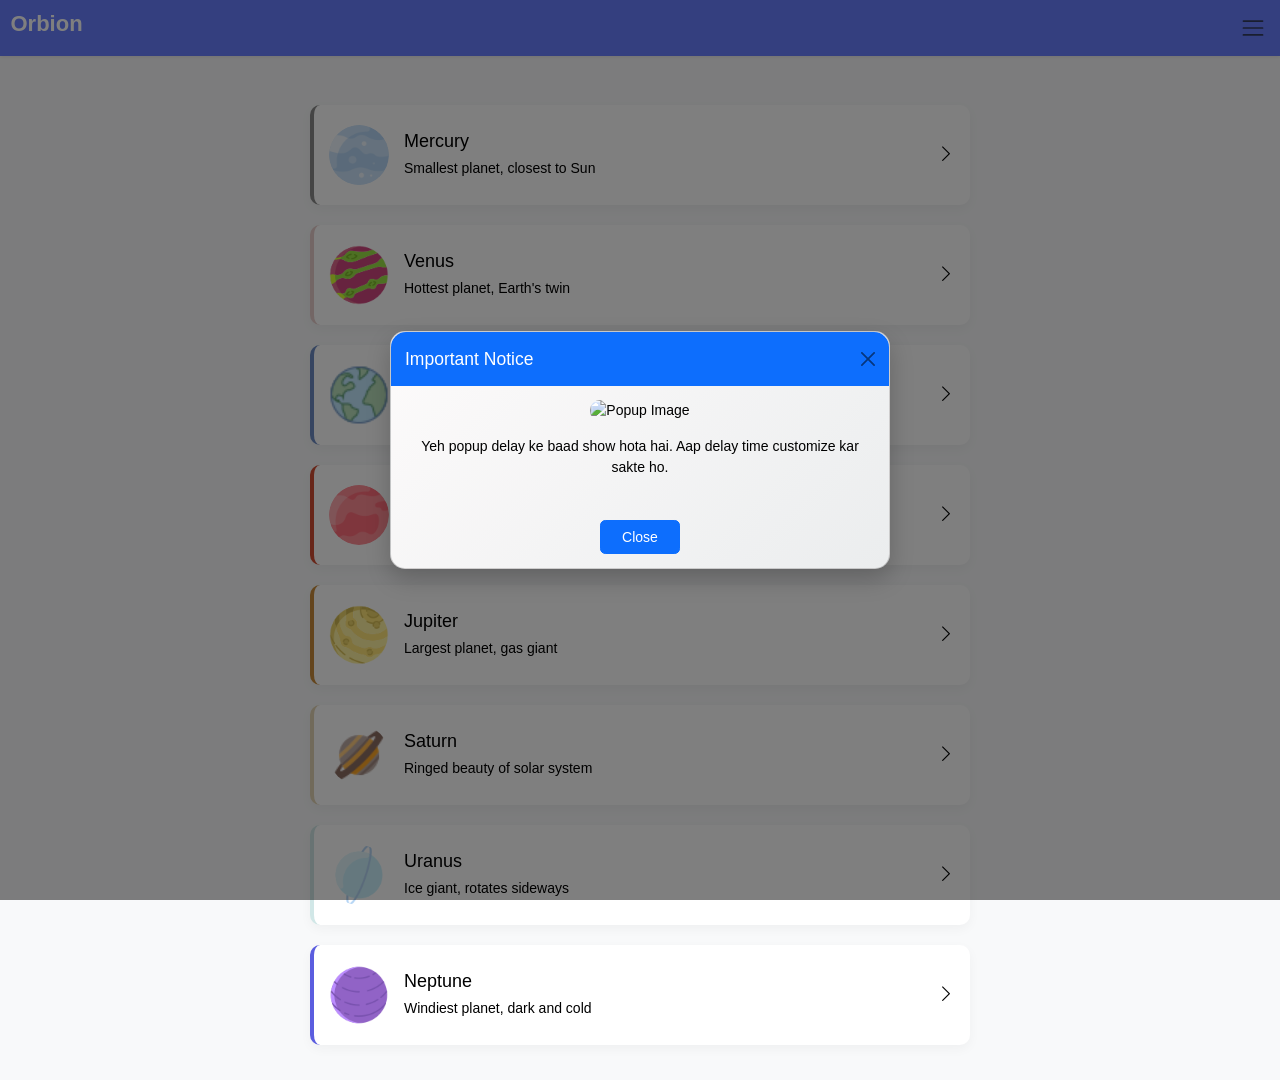
==== index.html @ 6a631556 "Update index.html" ====
<!DOCTYPE html>
<html lang="en">
<head>
    <meta charset="UTF-8">
    <meta name="viewport" content="width=device-width, initial-scale=1.0">
    <title>Solar System Explorer</title>
    <link href="https://cdn.jsdelivr.net/npm/bootstrap@5.3.0/dist/css/bootstrap.min.css" rel="stylesheet">
    <link rel="stylesheet" href="https://cdn.jsdelivr.net/npm/bootstrap-icons@1.10.0/font/bootstrap-icons.css">
    <style>
        :root {
            --background: #f8f9fa;
            --text-color: #000000;
            --text-secondary: ;
            --accent : #687EFF;
            --bg-card: #ffffff;

            --off-canvas: #f8f9fa;

            --card-radius: 10px;
            --max-width: 660px;
            --shadow: 0 4px 12px rgba(0, 0, 0, 0.04);

            --list-item-bg: #e2e8f0;
            --list-item-hover-bg: #cbd5e1;
            --social-icon-bg: #ffffff;

            --toggle-icon-filter: invert(0) ;
            --close-btn-filter: invert(0);

            --hover: #AFDDFF;

            --mercury: #8A8A8A;
            --venus: #E6CDCB;
            --earth: #6D8BC2;
            --mars: #D14C32;
            --jupiter: #C88B3A;
            --saturn: #E3D4B5;
            --uranus: #D1E7E7;
            --neptune: #5B5DDF;
        }

    @media (prefers-color-scheme: dark) {
            :root {
                
                --background: #3E3F5B;
                --bg-card: #6a6b9c;
                --text-color: #ffffff;
                --text-secondary: #F1EFEC ;
                --accent: #6a6b9c ;

                --off-canvas: #3E3F5B;
        
                --shadow: 0 4px 12px rgba(0, 0, 0, 0.1);

                --list-item-bg: #6c6d9e;
                --list-item-hover-bg: #4a5568;
                --social-icon-bg: #475569;

                --toggle-icon-filter: invert(1);
                --close-btn-filter: invert(1);    

                 --hover: #372f50;
            }
        }

    /***************************************************/
        html {
            scroll-behavior: smooth;
            font-size: 14px;
        }
        * {
            margin: 0;
            padding: 0;
            box-sizing: border-box;
            user-select: none;
        } 
        body {
            font-family: 'Roboto', sans-serif;
            background: var(--background);
            color: var(--text-color);
            margin: 0;
            padding: 0;
            margin: 0 auto;
        }

/********************************************************/
        .navbar {
            background-color: var(--accent);
            color: #ffffff;
        }
        .offcanvas {
            background-color: var(--off-canvas);
        }

        .nav-link {
            color: var(--text-color);
        }

        .navbar-toggler-icon {
            -webkit-filter: var(--toggle-icon-filter);
                    filter: var(--toggle-icon-filter);
            border: none;
        }
        .navbar-toggler {
            border: none;
            padding: 0.2rem;
        }

         .navbar-brand {
            color: #ffffff;
             font-size:22px;
        } 

      /*  .navbar-brand, */ .offcanvas-title {
            color: var(--text-color);
        } 
        
        .btn-close {
            -webkit-filter: var(--close-btn-filter);
                    filter: var(--close-btn-filter);
        }

        .list-group-item {
            border: none;
            padding: 15px;
            font-size: 1rem;
            background: var(--list-item-bg);
            margin-bottom: 10px;
            border-radius: 10px;
            -webkit-transition: background 0.3s ease;
            -o-transition: background 0.3s ease;
            transition: background 0.3s ease;
        }

        .list-group-item a {
            text-decoration: none;
            color: var(--text-color);
            display: -webkit-box;
            display: -ms-flexbox;
            display: flex;
            -webkit-box-pack: justify;
                -ms-flex-pack: justify;
                    justify-content: space-between;
            -webkit-box-align: center;
                -ms-flex-align: center;
                    align-items: center;
        }

         

    /*********************************************************/
    
       .social-icons {
            display: -webkit-box;
            display: -ms-flexbox;
            display: flex;
            -webkit-box-pack: center;
                -ms-flex-pack: center;
                    justify-content: center;
            margin-top: 20px;
            gap: 10px;
        }

        .social-icons a {
            text-decoration: none;
            font-size: 1.2rem;
            color: white;
            width: 35px;
            height: 35px;
            display: -webkit-box;
            display: -ms-flexbox;
            display: flex;
            -webkit-box-pack: center;
                -ms-flex-pack: center;
                    justify-content: center;
            -webkit-box-align: center;
                -ms-flex-align: center;
                    align-items: center;
            border-radius: 50%;
            -webkit-box-shadow: 0 4px 8px rgba(0, 0, 0, 0.1);
                    box-shadow: 0 4px 8px rgba(0, 0, 0, 0.1);
        }

        .follow { color : var(--text-color); }

        .telegram { background: #0088cc; }
        .whatsapp { background: #25d366; }
        .instagram { background: -o-linear-gradient(45deg, #fd5949, #d6249f, #285AEB); 
                     background: linear-gradient(45deg, #fd5949, #d6249f, #285AEB);    }  
/************************************************************/
        .planet-card {
            background: var(--bg-card);
            border-radius: 10px;
            margin: 20px auto;
            overflow: hidden;
            border-left: 4px solid;
            max-width: 660px;
            box-shadow: var(--shadow);
        }

        .planet-link {
            display: flex;
            align-items: center;
            padding: 20px 15px;
            text-decoration: none;
            color: var(--text-color);
        }

        .planet-img {
            width: 60px;
            height: 60px;
            border-radius: 50%;
            margin-right: 15px;
            object-fit: cover;
        }

        .planet-info {
            flex: 1;
        }

        .planet-name {
            font-size: 18px;
            margin: 0;
            color: var(--text-color);
        }

        .planet-desc {
            font-size: 14px;
            margin: 5px 0 0;
            color: var(--text-secondary);
        }

        .planet-arrow {
            color: var(--text-secondary);
            font-size: 18px;
        }

        /* Planet specific colors */
        .mercury { border-color: var(--mercury); }
        .venus { border-color: var(--venus); }
        .earth { border-color: var(--earth); }
        .mars { border-color: var(--mars); }
        .jupiter { border-color: var(--jupiter); }
        .saturn { border-color: var(--saturn); }
        .uranus { border-color: var(--uranus); }
        .neptune { border-color: var(--neptune); }

        .container {
            padding: 15px;
        }

        .menu-btn {
            background: none;
            border: none;
            color: white;
            font-size: 24px;
        }
    /******************************************************/
       .modal-content {
      background: linear-gradient(135deg, #fdfbfb, #ebedee);
      border-radius: 15px;
      box-shadow: 0 10px 25px rgba(0, 0, 0, 0.2);
    }
    .modal-header {
      border-bottom: none;
      background-color: #0d6efd;
      color: white;
      border-top-left-radius: 15px;
      border-top-right-radius: 15px;
    }
    .modal-body img {
      max-width: 100%;
      height: auto;
      border-radius: 10px;
      margin-bottom: 15px;
    }
    .modal-footer {
      border-top: none;
    }
        
    </style>
</head>
<body oncontxtmenu="return false;">

    <!--------------------------------------------------------------------------------------
     ---------------------------------This Is Header Section--------------------------------
     --------------------------------------------------------------------------------------->
    <nav class="navbar navbar-light sticky-top shadow-sm">
        <div class="container-fluid">
            <h2 class="navbar-brand fw-bold" onclick="location.reload(); return false;"> Orbion </h2>
            <button class="navbar-toggler d-block" type="button" data-bs-toggle="offcanvas" data-bs-target="#offcanvasNavbar">
                <span class="navbar-toggler-icon" style="color: var(--icon-color);"></span>
            </button>
            <div class="offcanvas offcanvas-end" id="offcanvasNavbar">
                <div class="offcanvas-header">
                    <h5 class="offcanvas-title"> Orbion </h5>
                    <button type="button" class="btn-close" data-bs-dismiss="offcanvas"></button>
                </div>
                <div class="offcanvas-body">
                    <ul class="list-group">
                      <li class="list-group-item">
                          <a href="privacy-policy.html"><span><i class="bi bi-shield-lock me-2"></i> Privacy Policy </span> <i class="bi bi-chevron-right"></i> </a>
                      </li>
                      <li class="list-group-item">
                          <a href="terms-conditions.html"><span><i class="bi bi-file-earmark-text me-2"></i> Terms of Service </span> <i class="bi bi-chevron-right"> </i></a>
                      </li>
                      <li class="list-group-item">
                          <a href="#"><span><i class="bi bi-question-circle me-2"></i> Help & Support </span> <i class="bi bi-chevron-right"></i> </a>
                     </li>
                      
                  </ul>

                    <!-- Follow Us Section -->
                    <div class="text-center mt-4">
                        <h6 class="follow"> Follow Us On </h6>
                        <div class="social-icons">
                            <a href="#" class="telegram"><i class="bi bi-telegram"></i></a>
                            <a href="#" class="whatsapp"><i class="bi bi-whatsapp"></i></a>
                            <a href="#" class="instagram"><i class="bi bi-instagram"></i></a>
                        </div>
                    </div>
                    
                </div>
            </div>
        </div>
     </nav>

    <!-----------------------------------------------------------------------
    --------------------------------- Main Content --------------------------
    -------------------------------------------------------------------------->
    <div class="container mt-3">
        <!-- Mercury -->
        <div class="planet-card mercury">
            <a href="mercury.html" class="planet-link">
                <img src="mercury.png" alt="Mercury" class="planet-img" loading="lazy" draggable="false">
                <div class="planet-info">
                    <h3 class="planet-name">Mercury</h3>
                    <p class="planet-desc">Smallest planet, closest to Sun</p>
                </div>
                <i class="bi bi-chevron-right planet-arrow"></i>
            </a>
        </div>

        <!-- Venus -->
        <div class="planet-card venus">
            <a href="venus.html" class="planet-link">
                <img src="venus.png" alt="Venus" class="planet-img" loading="lazy" draggable="false">
                <div class="planet-info">
                    <h3 class="planet-name">Venus</h3>
                    <p class="planet-desc">Hottest planet, Earth's twin</p>
                </div>
                <i class="bi bi-chevron-right planet-arrow"></i>
            </a>
        </div>

        <!-- Earth -->
        <div class="planet-card earth">
            <a href="earth.html" class="planet-link">
                <img src="earth.png" alt="Earth" class="planet-img" loading="lazy" draggable="false">
                <div class="planet-info">
                    <h3 class="planet-name">Earth</h3>
                    <p class="planet-desc">Our home, the blue planet</p>
                </div>
                <i class="bi bi-chevron-right planet-arrow"></i>
            </a>
        </div>

        <!-- Mars -->
        <div class="planet-card mars">
            <a href="mars.html" class="planet-link">
                <img src="mars.png" alt="Mars" class="planet-img" loading="lazy" draggable="false">
                <div class="planet-info">
                    <h3 class="planet-name">Mars</h3>
                    <p class="planet-desc">The red planet, future colony</p>
                </div>
                <i class="bi bi-chevron-right planet-arrow"></i>
            </a>
        </div>

        <!-- Jupiter -->
        <div class="planet-card jupiter">
            <a href="jupiter.html" class="planet-link">
                <img src="jupiter.png" alt="Jupiter" class="planet-img" loading="lazy" draggable="false">
                <div class="planet-info">
                    <h3 class="planet-name">Jupiter</h3>
                    <p class="planet-desc">Largest planet, gas giant</p>
                </div>
                <i class="bi bi-chevron-right planet-arrow"></i>
            </a>
        </div>

        <!-- Saturn -->
        <div class="planet-card saturn">
            <a href="saturn.html" class="planet-link">
                <img src="saturn.png" alt="Saturn" class="planet-img" loading="lazy" draggable="false">
                <div class="planet-info">
                    <h3 class="planet-name">Saturn</h3>
                    <p class="planet-desc">Ringed beauty of solar system</p>
                </div>
                <i class="bi bi-chevron-right planet-arrow"></i>
            </a>
        </div>

        <!-- Uranus -->
        <div class="planet-card uranus">
            <a href="uranus.html" class="planet-link">
                <img src="uranus.png" alt="Uranus" class="planet-img" loading="lazy" draggable="false">
                <div class="planet-info">
                    <h3 class="planet-name">Uranus</h3>
                    <p class="planet-desc">Ice giant, rotates sideways</p>
                </div>
                <i class="bi bi-chevron-right planet-arrow"></i>
            </a>
        </div>

        <!-- Neptune -->
        <div class="planet-card neptune">
            <a href="neptune.html" class="planet-link">
                <img src="neptune.png" alt="Neptune" class="planet-img" loading="lazy" draggable="false">
                <div class="planet-info">
                    <h3 class="planet-name">Neptune</h3>
                    <p class="planet-desc">Windiest planet, dark and cold</p>
                </div>
                <i class="bi bi-chevron-right planet-arrow"></i>
            </a>
        </div>
    </div>


    <!-- Modal -->
<div class="modal fade" id="pagePopup" data-bs-backdrop="static" data-bs-keyboard="false" tabindex="-1" aria-labelledby="popupLabel" aria-hidden="true">
  <div class="modal-dialog modal-dialog-centered">
    <div class="modal-content">
      <div class="modal-header">
        <h5 class="modal-title" id="popupLabel">Important Notice</h5>
        <button type="button" class="btn-close btn-close-white" data-bs-dismiss="modal" aria-label="Close"></button>
      </div>
      <div class="modal-body text-center">
        <img src="https://picsum.photos/400/200" alt="Popup Image" loading="lazy" draggable="false">
        <p>Yeh popup delay ke baad show hota hai. Aap delay time customize kar sakte ho.</p>
      </div>
      <div class="modal-footer justify-content-center">
        <button type="button" class="btn btn-primary px-4" data-bs-dismiss="modal">Close</button>
      </div>
    </div>
  </div>
</div>

    

    <script src="https://cdn.jsdelivr.net/npm/bootstrap@5.3.0/dist/js/bootstrap.bundle.min.js"></script>
    <script src="version-check.js"> </script>

    <script>
  // Customize delay time here (in milliseconds)
  const delayTime = 0000; // 3000 = 3 seconds

  window.addEventListener('load', function () {
    setTimeout(() => {
      const popup = new bootstrap.Modal(document.getElementById('pagePopup'));
      popup.show();
    }, delayTime);
  });
</script>
    
</body>
</html>
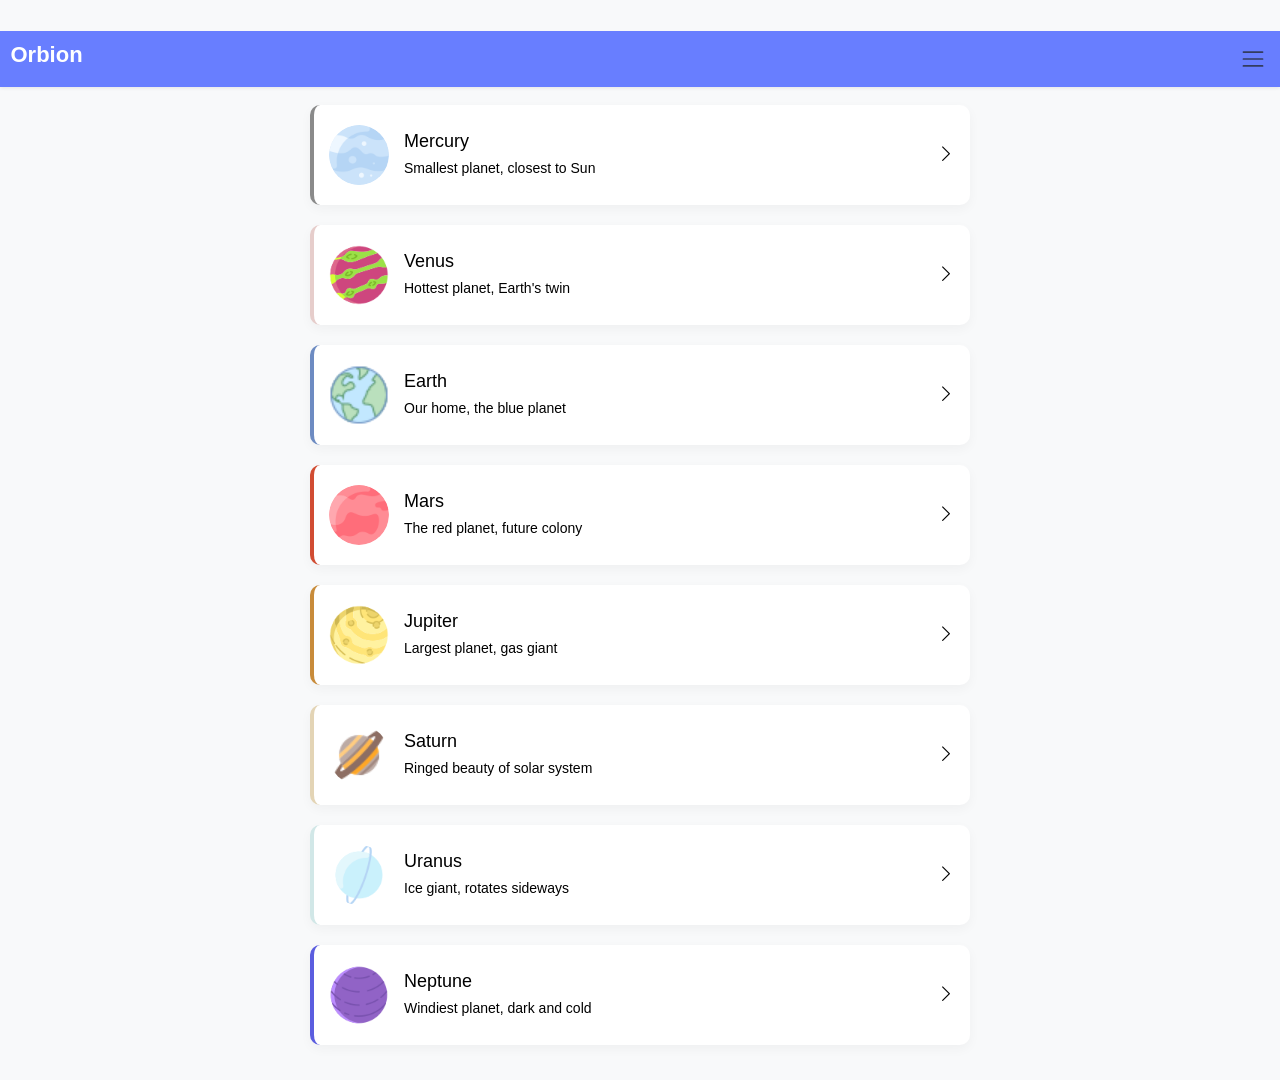
==== commit 5ac74097: "Update index.html" ====
--- a/index.html
+++ b/index.html
@@ -263,7 +263,7 @@
     }
     .modal-header {
       border-bottom: none;
-      background-color: #0d6efd;
+      background-color: #8E7DBE;
       color: white;
       border-top-left-radius: 15px;
       border-top-right-radius: 15px;
@@ -273,6 +273,7 @@
       height: auto;
       border-radius: 10px;
       margin-bottom: 15px;
+      aspect-ratio:16 / 9;
     }
     .modal-footer {
       border-top: none;
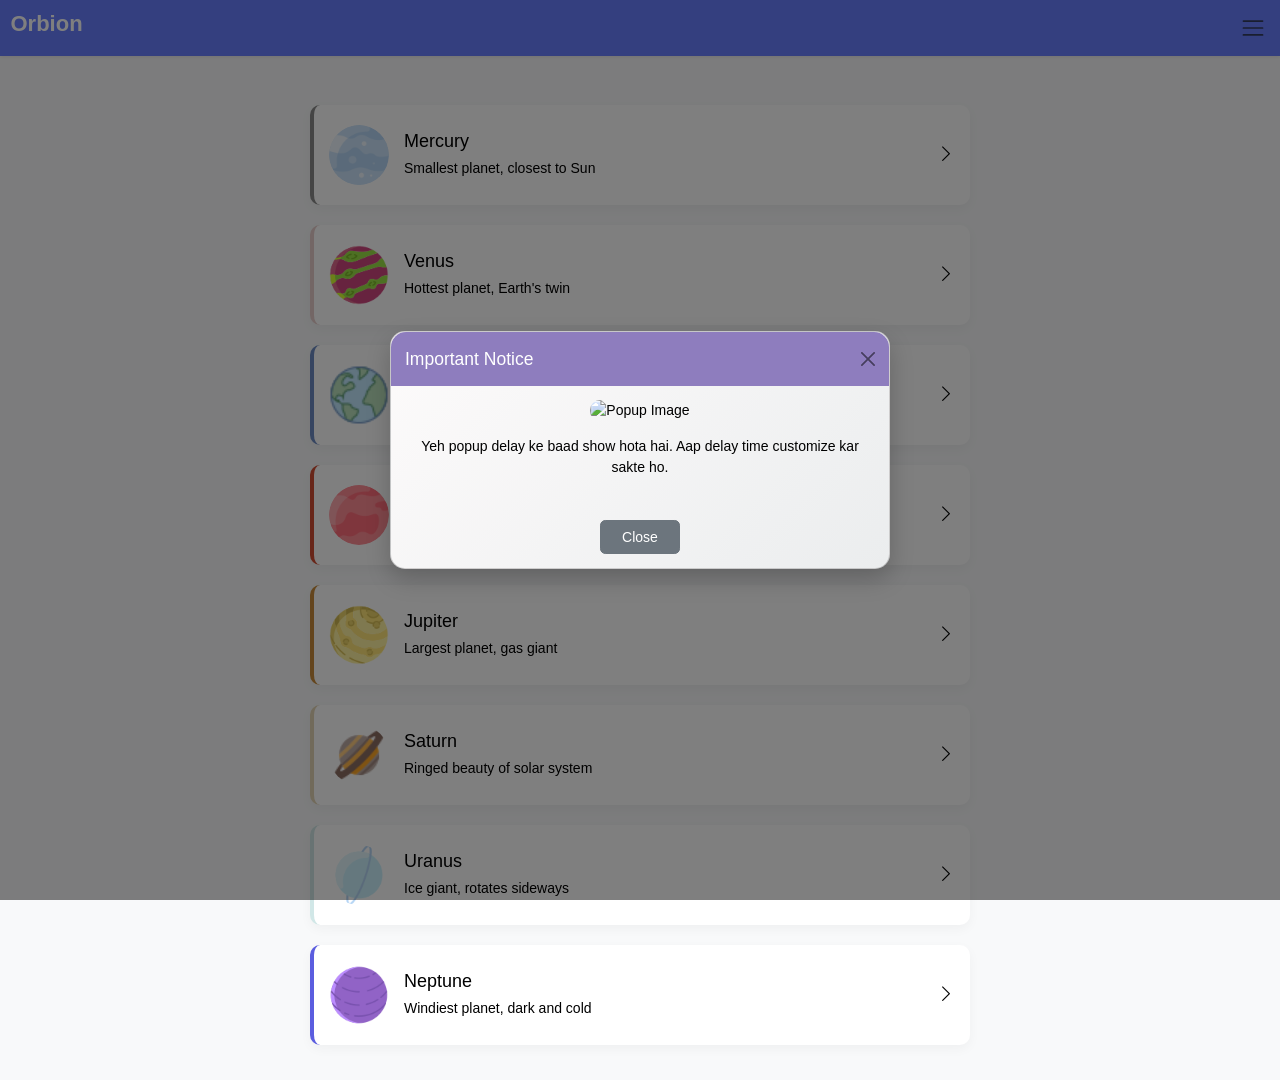
==== commit 494d7add: "Update index.html" ====
--- a/index.html
+++ b/index.html
@@ -273,7 +273,7 @@
       height: auto;
       border-radius: 10px;
       margin-bottom: 15px;
-      aspect-ratio:16 / 9;
+      aspect-ratio: 16 / 9;
     }
     .modal-footer {
       border-top: none;
@@ -441,7 +441,7 @@
         <p>Yeh popup delay ke baad show hota hai. Aap delay time customize kar sakte ho.</p>
       </div>
       <div class="modal-footer justify-content-center">
-        <button type="button" class="btn btn-primary px-4" data-bs-dismiss="modal">Close</button>
+        <button type="button" class="btn btn-secondary px-4" data-bs-dismiss="modal">Close</button>
       </div>
     </div>
   </div>
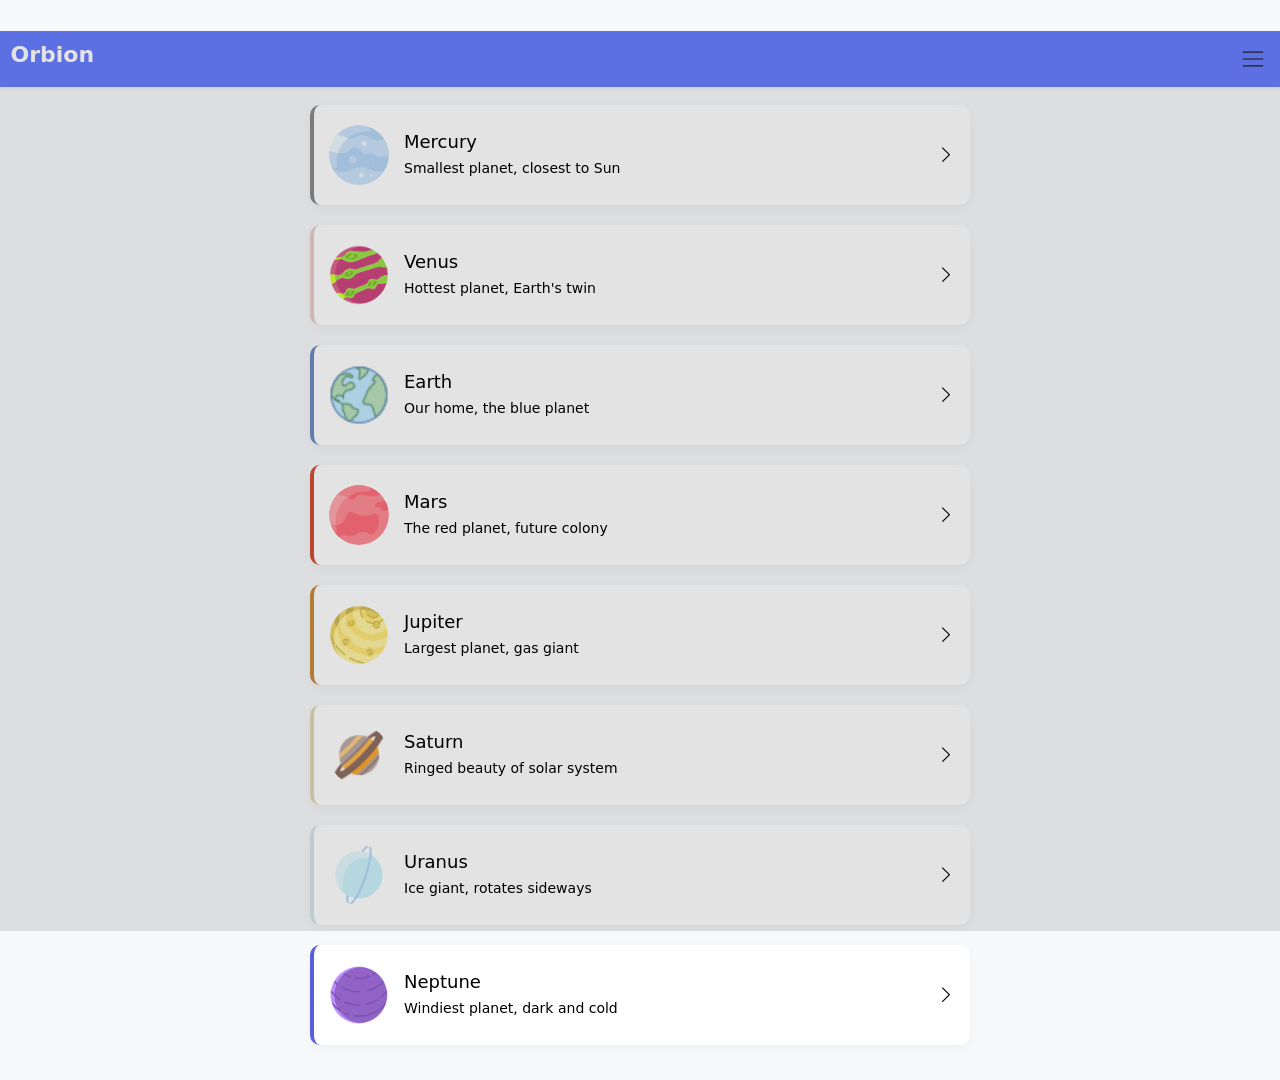
==== commit 69d4365a: "Update index.html" ====
--- a/index.html
+++ b/index.html
@@ -2,10 +2,17 @@
 <html lang="en">
 <head>
     <meta charset="UTF-8">
-    <meta name="viewport" content="width=device-width, initial-scale=1.0">
+    <meta name="viewport" content="width=device-width,initial-scale=1,maximum-scale=1,user-scalable=no,shrink-to-fit=no,viewport-fit=cover">
+
     <title>Solar System Explorer</title>
+    
+    <!--Font Family-->
+    <link href="https://fonts.googleapis.com/css2?family=Open+Sans:ital,wght@0,300..800;1,300..800&display=swap" rel="stylesheet">
+    <!-- Bootstrap -->
     <link href="https://cdn.jsdelivr.net/npm/bootstrap@5.3.0/dist/css/bootstrap.min.css" rel="stylesheet">
+    <!-- Bootstrap -->
     <link rel="stylesheet" href="https://cdn.jsdelivr.net/npm/bootstrap-icons@1.10.0/font/bootstrap-icons.css">
+    
     <style>
         :root {
             --background: #f8f9fa;
@@ -73,15 +80,20 @@
             padding: 0;
             box-sizing: border-box;
             user-select: none;
+            scrollbar-width: none; /* Firefox */
+           -ms-overflow-style: none; /* Internet Explorer and Edge */
         } 
         body {
-            font-family: 'Roboto', sans-serif;
+            font-family: "Open Sans", system-ui;
             background: var(--background);
             color: var(--text-color);
             margin: 0;
             padding: 0;
             margin: 0 auto;
         }
+       *::-webkit-scrollbar {
+           display: none; /* Chrome, Safari, and Opera */
+         } 
 
 /********************************************************/
         .navbar {
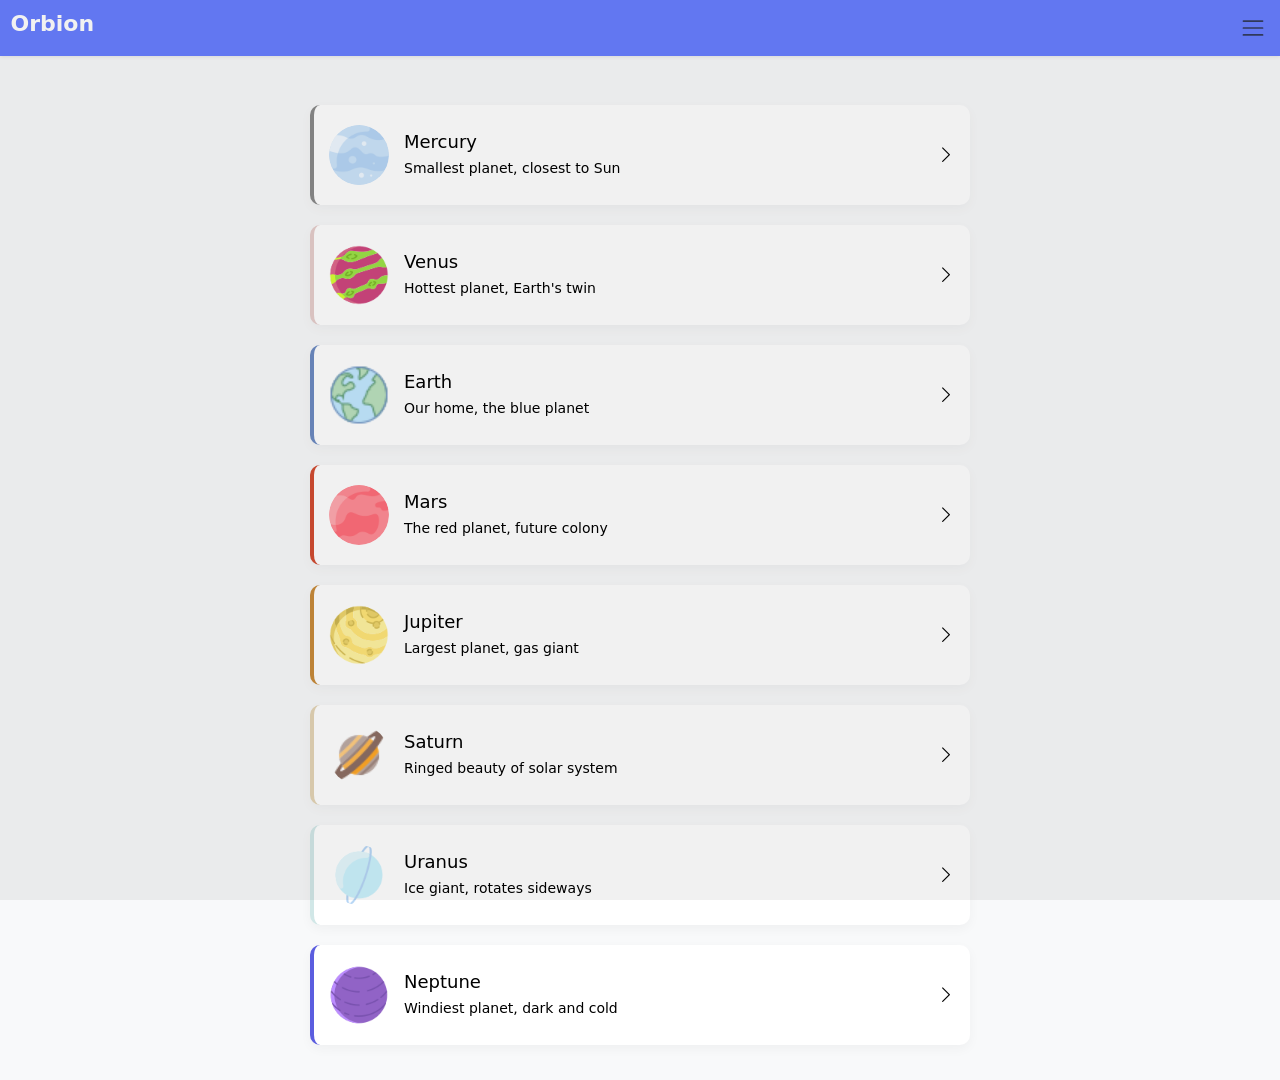
==== commit 7d6e0aec: "Update index.html" ====
--- a/index.html
+++ b/index.html
@@ -4,7 +4,18 @@
     <meta charset="UTF-8">
     <meta name="viewport" content="width=device-width,initial-scale=1,maximum-scale=1,user-scalable=no,shrink-to-fit=no,viewport-fit=cover">
 
-    <title>Solar System Explorer</title>
+    <title> Solar System Explorer </title>
+    <meta name="description" content="">
+    
+    <meta name="mobile-web-app-capable" content="yes">
+    <meta name="mobile-web-app-title" content="FactBook - Explore Amazing Facts">
+    <meta name="apple-mobile-web-app-capable" content="yes">
+    <meta name="apple-mobile-web-app-title" content="FactBook - Explore Amazing Facts">
+    <meta name="application-name" content="FactBook - Explore Amazing Facts">
+    <meta name="msapplication-TileColor" content="#7e57c2">
+    <meta name="theme-color" content="#7e57c2">
+    <meta name="color-scheme" content="light">
+    <meta name="google" content="notranslate">
     
     <!--Font Family-->
     <link href="https://fonts.googleapis.com/css2?family=Open+Sans:ital,wght@0,300..800;1,300..800&display=swap" rel="stylesheet">
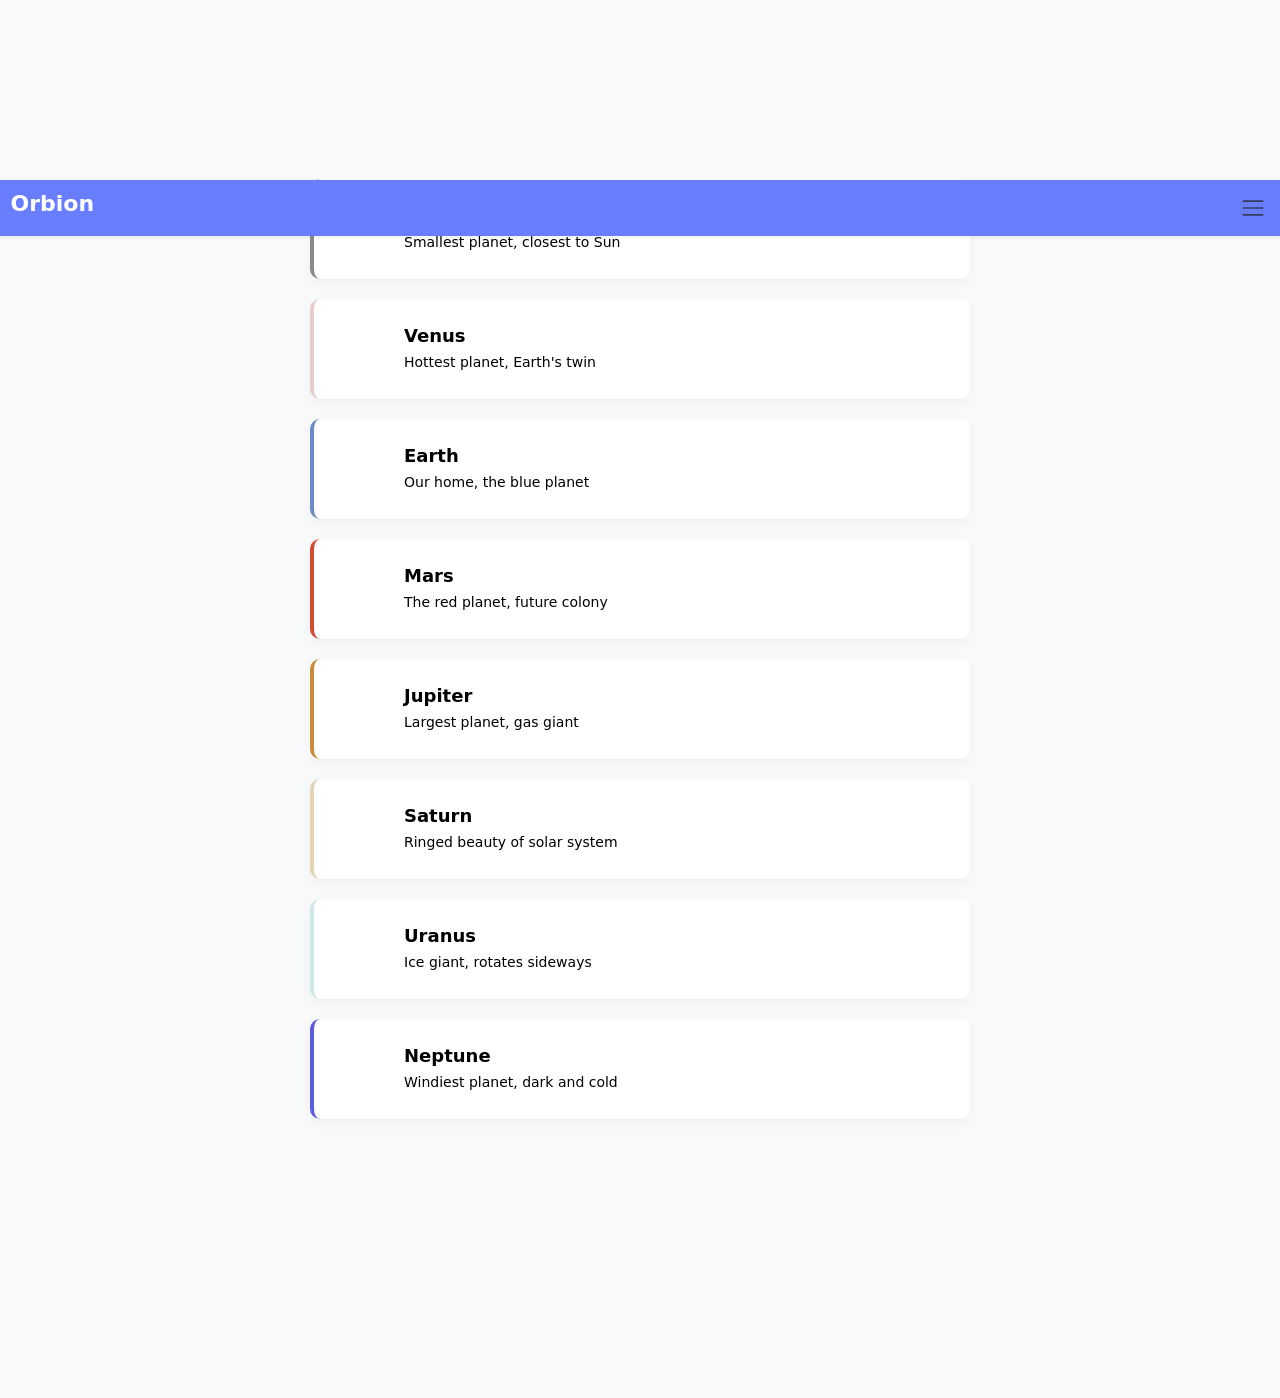
==== commit 47f1355e: "Update index.html" ====
--- a/index.html
+++ b/index.html
@@ -243,6 +243,7 @@
 
         .planet-name {
             font-size: 18px;
+            font-weight:650;
             margin: 0;
             color: var(--text-color);
         }
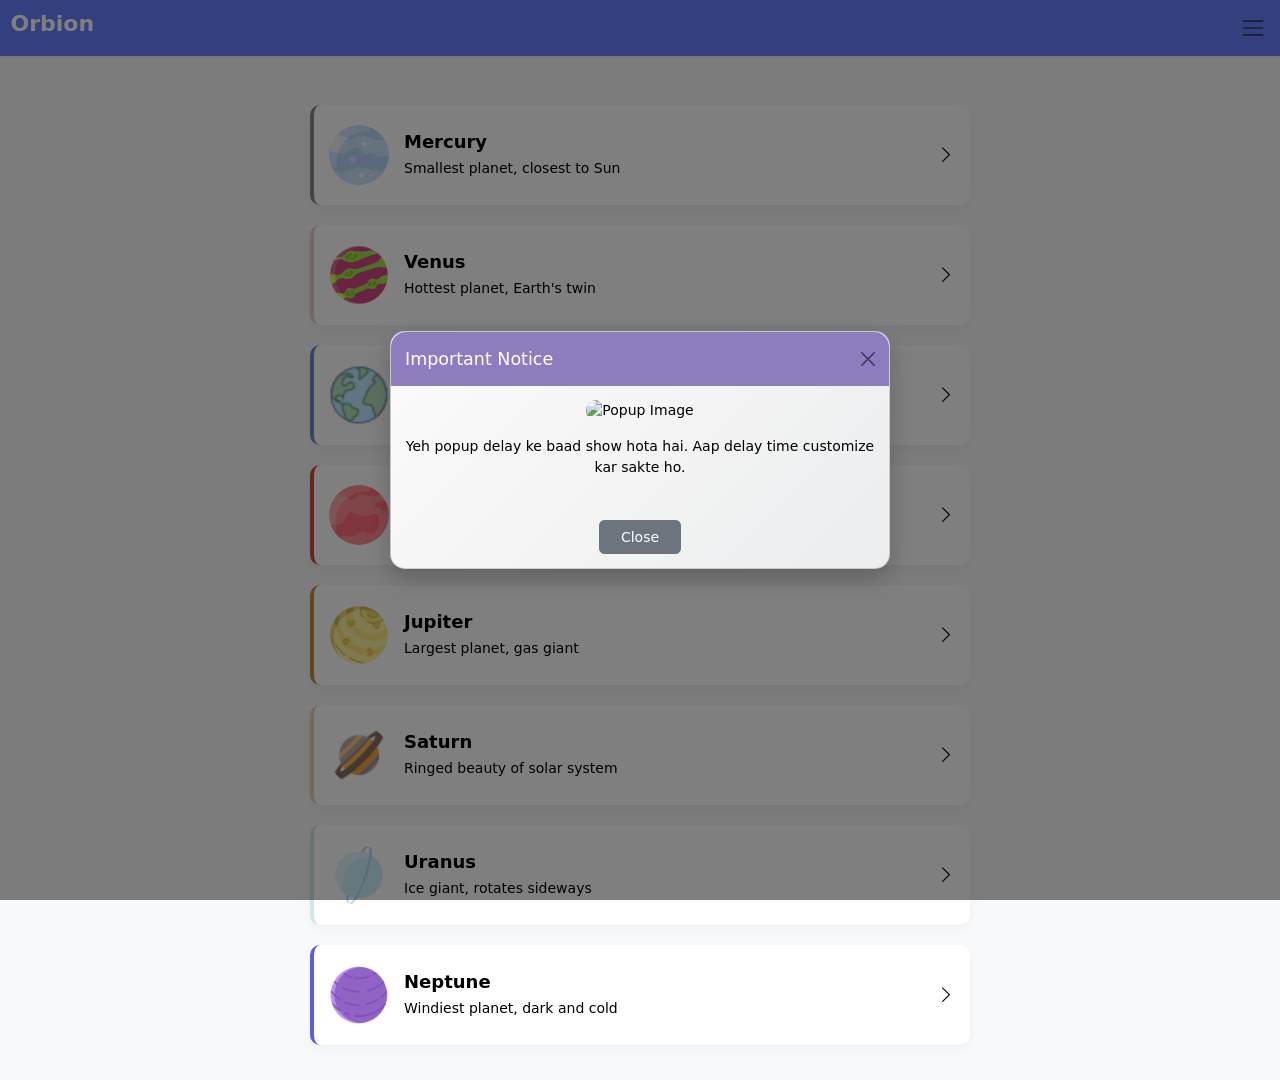
==== commit f3b89e3e: "Update index.html" ====
--- a/index.html
+++ b/index.html
@@ -4,14 +4,14 @@
     <meta charset="UTF-8">
     <meta name="viewport" content="width=device-width,initial-scale=1,maximum-scale=1,user-scalable=no,shrink-to-fit=no,viewport-fit=cover">
 
-    <title> Solar System Explorer </title>
-    <meta name="description" content="">
+    <title> Obrion - Explore the Solar System </title>
+    <meta name="description" content="Obrion is an interactive app to explore the solar system. Learn about all the planets with beautiful visuals and scientific facts.">
     
     <meta name="mobile-web-app-capable" content="yes">
-    <meta name="mobile-web-app-title" content="FactBook - Explore Amazing Facts">
+    <meta name="mobile-web-app-title" content="Obrion - Explore the Solar System">
     <meta name="apple-mobile-web-app-capable" content="yes">
-    <meta name="apple-mobile-web-app-title" content="FactBook - Explore Amazing Facts">
-    <meta name="application-name" content="FactBook - Explore Amazing Facts">
+    <meta name="apple-mobile-web-app-title" content="Obrion - Explore the Solar System">
+    <meta name="application-name" content="Obrion - Explore the Solar System">
     <meta name="msapplication-TileColor" content="#7e57c2">
     <meta name="theme-color" content="#7e57c2">
     <meta name="color-scheme" content="light">
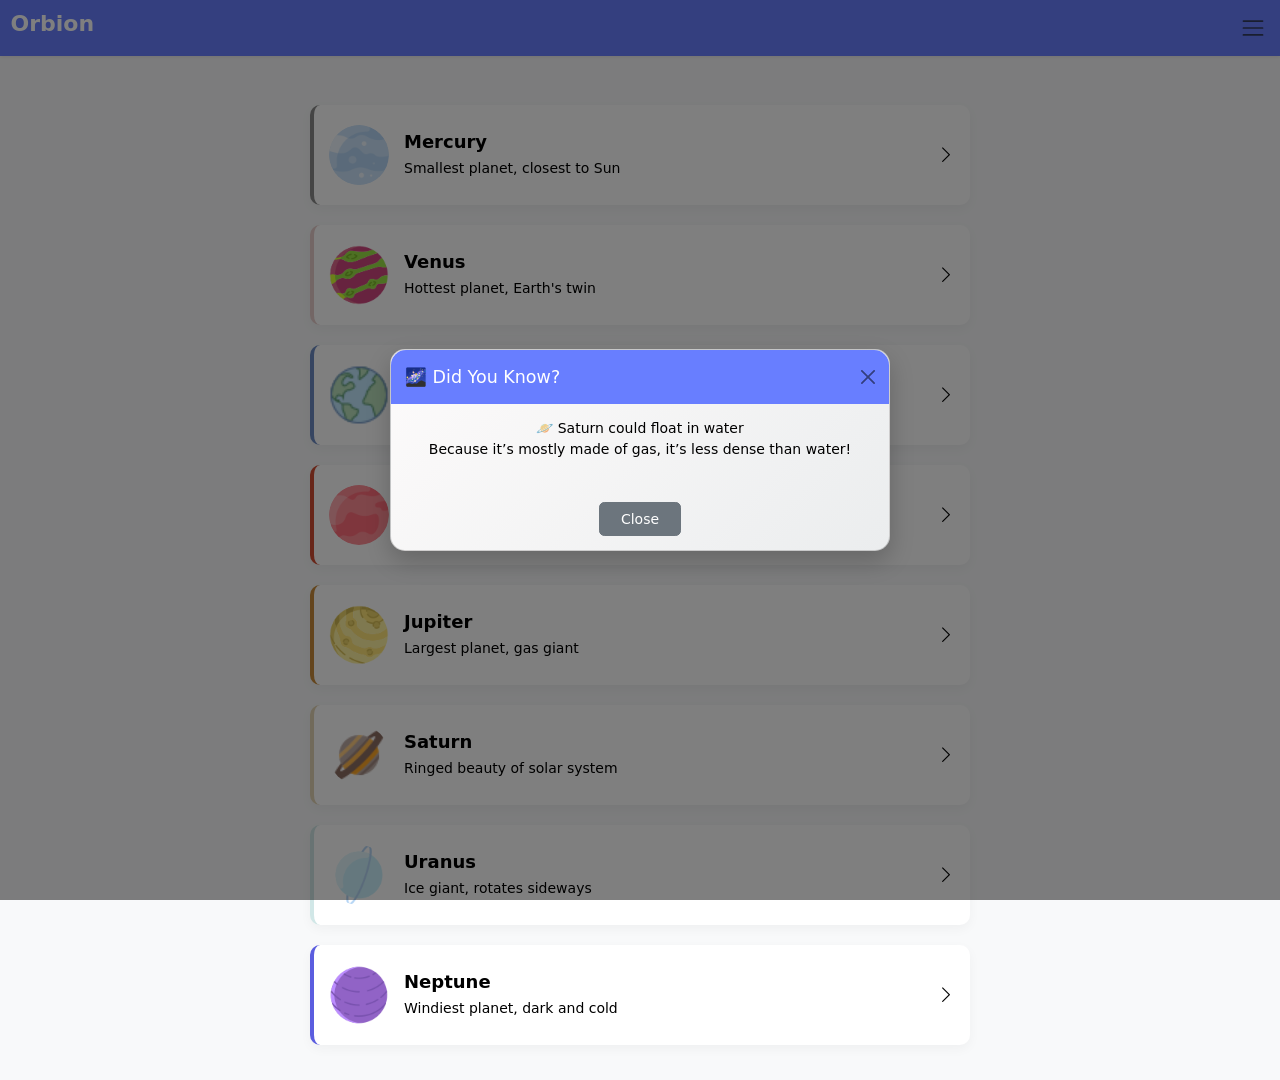
==== commit b1657ebd: "Update index.html" ====
--- a/index.html
+++ b/index.html
@@ -287,7 +287,7 @@
     }
     .modal-header {
       border-bottom: none;
-      background-color: #8E7DBE;
+      background-color: var(--accent) ;
       color: white;
       border-top-left-radius: 15px;
       border-top-right-radius: 15px;
@@ -457,12 +457,14 @@
   <div class="modal-dialog modal-dialog-centered">
     <div class="modal-content">
       <div class="modal-header">
-        <h5 class="modal-title" id="popupLabel">Important Notice</h5>
+        <h5 class="modal-title" id="popupLabel"> 🌌 Did You Know? </h5>
         <button type="button" class="btn-close btn-close-white" data-bs-dismiss="modal" aria-label="Close"></button>
       </div>
       <div class="modal-body text-center">
-        <img src="https://picsum.photos/400/200" alt="Popup Image" loading="lazy" draggable="false">
-        <p>Yeh popup delay ke baad show hota hai. Aap delay time customize kar sakte ho.</p>
+        <!--<img src="https://picsum.photos/400/200" alt="Popup Image" loading="lazy" draggable="false">-->
+        <p>
+             🪐 Saturn could float in water <br>
+             Because it’s mostly made of gas, it’s less dense than water!</p>
       </div>
       <div class="modal-footer justify-content-center">
         <button type="button" class="btn btn-secondary px-4" data-bs-dismiss="modal">Close</button>
